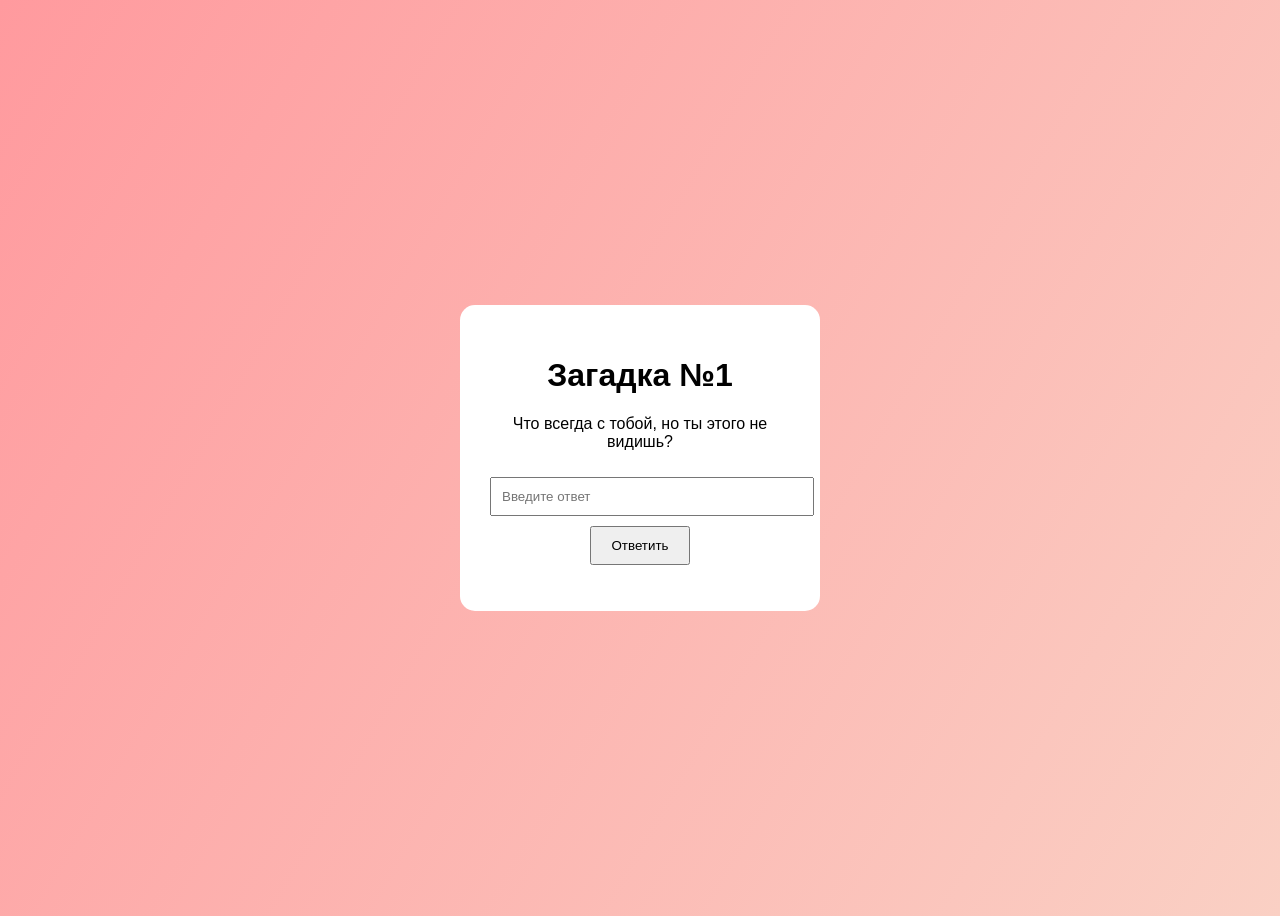
==== index.html @ 114fb1b8 "Add files via upload" ====
<!DOCTYPE html>
<html lang="ru">
<head>
    <meta charset="UTF-8">
    <title>Квест 💜</title>
    <link rel="stylesheet" href="style.css">
</head>
<body>
    <div class="card">
        <h1>Загадка №1</h1>
        <p>
            Что всегда с тобой, но ты этого не видишь?
        </p>

        <input type="text" id="answer" placeholder="Введите ответ">
        <button onclick="checkAnswer()">Ответить</button>

        <p id="message"></p>
    </div>

    <script src="script.js"></script>
</body>
</html>
---- style.css ----
body {
    font-family: Arial, sans-serif;
    background: linear-gradient(120deg, #ff9a9e, #fad0c4);
    height: 100vh;
    display: flex;
    justify-content: center;
    align-items: center;
}

.card {
    background: white;
    padding: 30px;
    border-radius: 15px;
    width: 300px;
    text-align: center;
}

input {
    width: 100%;
    padding: 10px;
    margin-top: 10px;
}

button {
    margin-top: 10px;
    padding: 10px 20px;
    cursor: pointer;
}
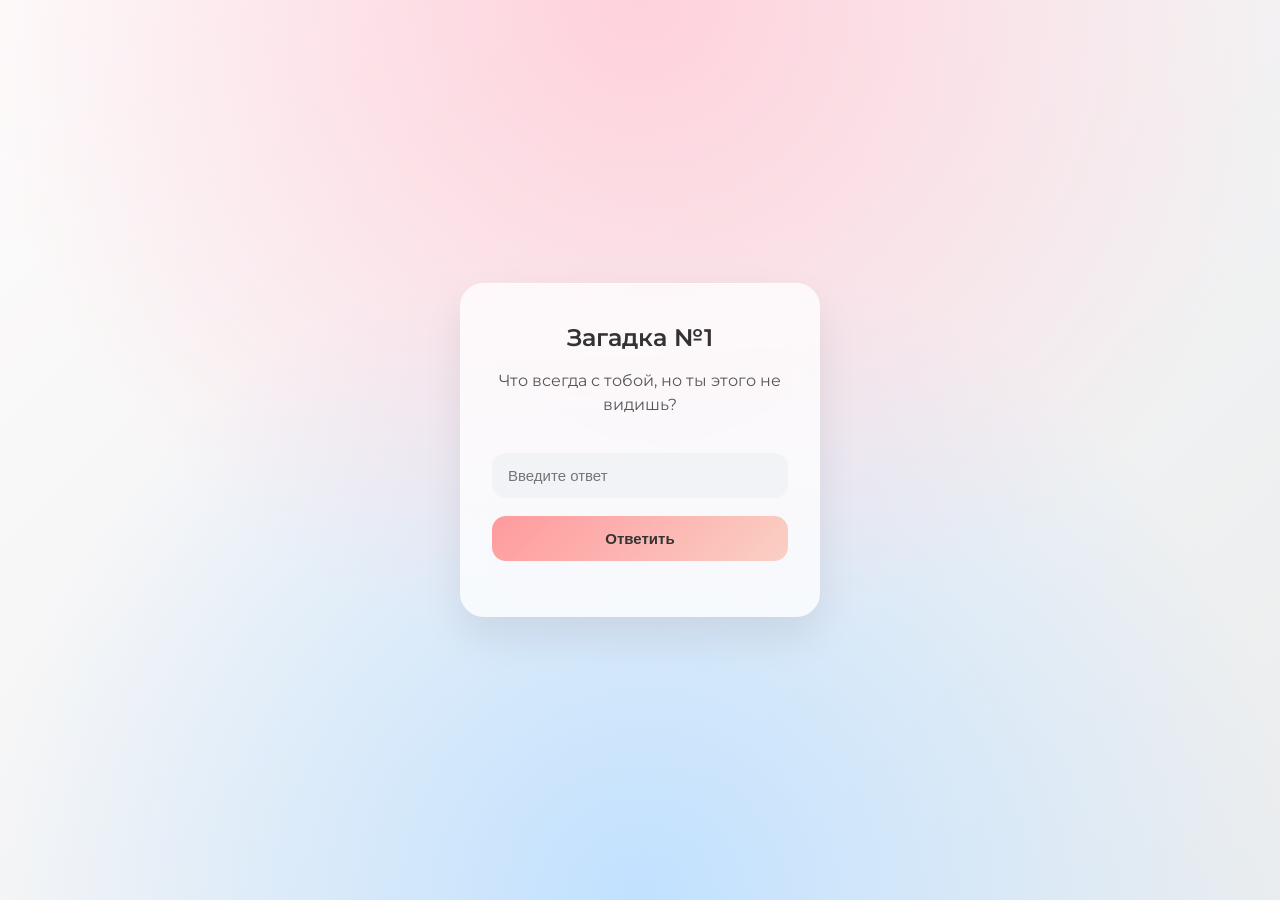
==== commit 15cf4f35: "Update index.html" ====
--- a/index.html
+++ b/index.html
@@ -2,6 +2,7 @@
 <html lang="ru">
 <head>
     <meta charset="UTF-8">
+    <meta name="viewport" content="width=device-width, initial-scale=1.0">
     <title>Квест 💜</title>
     <link rel="stylesheet" href="style.css">
 </head>
@@ -20,4 +21,4 @@
 
     <script src="script.js"></script>
 </body>
-</html>+</html>
--- a/style.css
+++ b/style.css
@@ -1,28 +1,112 @@
+@import url('https://fonts.googleapis.com/css2?family=Montserrat:wght@300;400;600&display=swap');
+
+* {
+    box-sizing: border-box;
+}
+
 body {
-    font-family: Arial, sans-serif;
-    background: linear-gradient(120deg, #ff9a9e, #fad0c4);
-    height: 100vh;
+    margin: 0;
+    font-family: 'Montserrat', sans-serif;
+    min-height: 100vh;
+    background:
+        radial-gradient(circle at top, #ffd1dc, transparent 60%),
+        radial-gradient(circle at bottom, #c1e1ff, transparent 60%),
+        linear-gradient(135deg, #fdfbfb, #ebedee);
     display: flex;
+    align-items: center;
     justify-content: center;
-    align-items: center;
 }
 
 .card {
-    background: white;
-    padding: 30px;
-    border-radius: 15px;
-    width: 300px;
+    background: rgba(255, 255, 255, 0.75);
+    backdrop-filter: blur(12px);
+    -webkit-backdrop-filter: blur(12px);
+    border-radius: 24px;
+    padding: 40px 32px;
+    width: min(92vw, 360px);
+    box-shadow:
+        0 20px 40px rgba(0, 0, 0, 0.08),
+        inset 0 1px 0 rgba(255, 255, 255, 0.4);
     text-align: center;
+    animation: fadeIn 1s ease;
+}
+
+h1 {
+    margin-top: 0;
+    font-weight: 600;
+    font-size: 24px;
+    color: #333;
+}
+
+p {
+    font-size: 16px;
+    color: #555;
+    line-height: 1.5;
 }
 
 input {
+    margin-top: 20px;
     width: 100%;
-    padding: 10px;
-    margin-top: 10px;
+    padding: 14px 16px;
+    border-radius: 14px;
+    border: none;
+    outline: none;
+    font-size: 15px;
+    background: #f2f3f7;
+    transition: 0.3s;
+}
+
+input:focus {
+    background: #e9ebf2;
 }
 
 button {
-    margin-top: 10px;
-    padding: 10px 20px;
+    margin-top: 18px;
+    width: 100%;
+    padding: 14px;
+    border-radius: 14px;
+    border: none;
+    font-size: 15px;
+    font-weight: 600;
     cursor: pointer;
-}+    background: linear-gradient(135deg, #ff9a9e, #fad0c4);
+    color: #333;
+    transition: transform 0.2s, box-shadow 0.2s;
+}
+
+button:hover {
+    transform: translateY(-2px);
+    box-shadow: 0 10px 20px rgba(255, 154, 158, 0.4);
+}
+
+#message {
+    margin-top: 16px;
+    font-size: 14px;
+    color: #c0392b;
+}
+
+@keyframes fadeIn {
+    from {
+        opacity: 0;
+        transform: translateY(10px);
+    }
+    to {
+        opacity: 1;
+        transform: translateY(0);
+    }
+}
+
+@media (max-width: 480px) {
+    h1 {
+        font-size: 22px;
+    }
+
+    p {
+        font-size: 16px;
+    }
+
+    input, button {
+        font-size: 16px;
+        padding: 16px;
+    }
+}
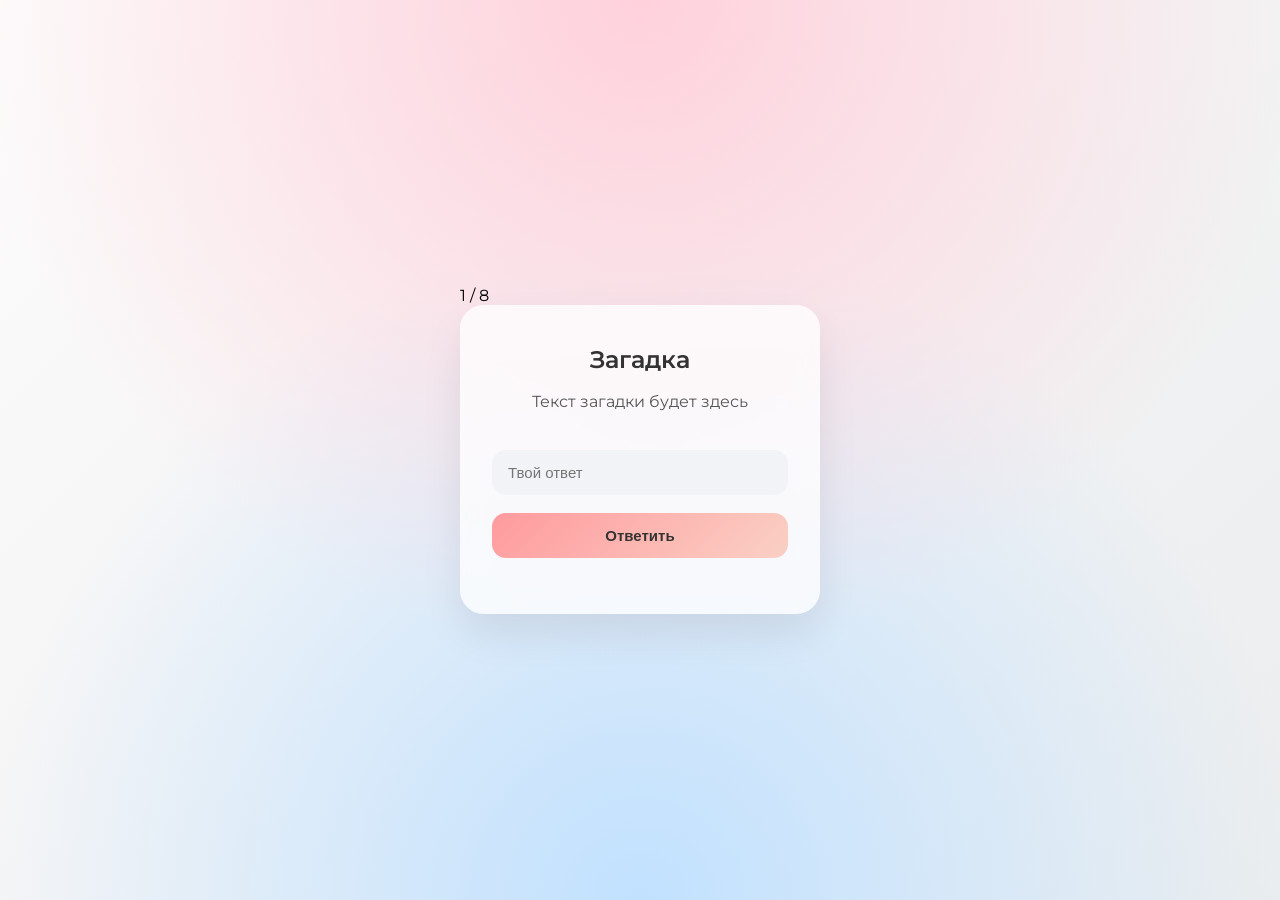
==== commit 1e89a5b7: "Update index.html" ====
--- a/index.html
+++ b/index.html
@@ -7,18 +7,21 @@
     <link rel="stylesheet" href="style.css">
 </head>
 <body>
+
+<div class="app">
+    <div class="progress" id="progress">1 / 8</div>
+
     <div class="card">
-        <h1>Загадка №1</h1>
-        <p>
-            Что всегда с тобой, но ты этого не видишь?
-        </p>
+        <h1 id="question">Загадка</h1>
+        <p id="text">Текст загадки будет здесь</p>
 
-        <input type="text" id="answer" placeholder="Введите ответ">
-        <button onclick="checkAnswer()">Ответить</button>
+        <input type="text" id="answer" placeholder="Твой ответ">
+        <button onclick="submitAnswer()">Ответить</button>
 
-        <p id="message"></p>
+        <p class="message" id="message"></p>
     </div>
+</div>
 
-    <script src="script.js"></script>
+<script src="script.js"></script>
 </body>
 </html>
